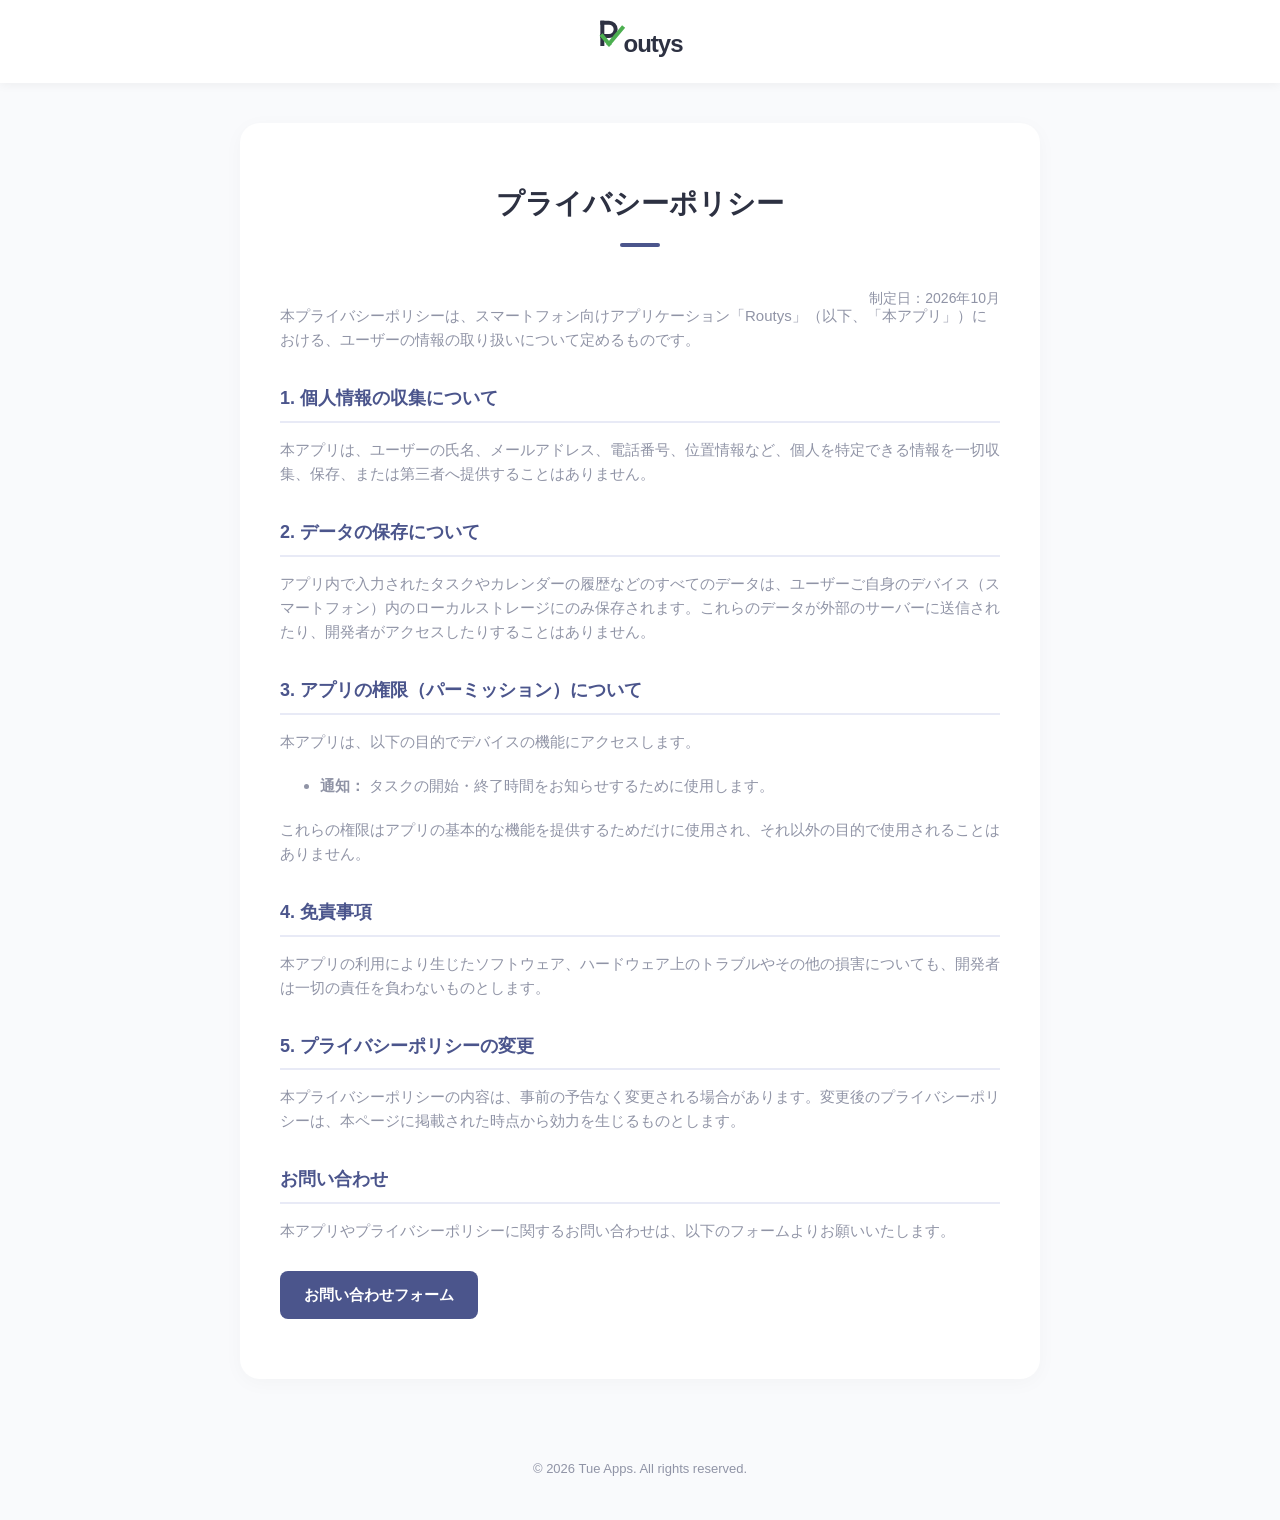
==== routys_privacy_policy.html @ b282c3e0 "Add files via upload" ====
<!DOCTYPE html>
<html lang="ja">
<head>
    <meta charset="UTF-8">
    <meta name="viewport" content="width=device-width, initial-scale=1.0">
    <title>Privacy Policy | Routys</title>
    <style>
        :root {
            --primary: #4B558C;
            --primary-light: #E8EAF6;
            --text-main: #2D3142;
            --text-sub: #9094A6;
            --bg-color: #F9FAFC;
            --card-bg: #FFFFFF;
        }

        body {
            font-family: 'Helvetica Neue', Arial, 'Hiragino Kaku Gothic ProN', 'Hiragino Sans', Meiryo, sans-serif;
            background-color: var(--bg-color);
            color: var(--text-main);
            line-height: 1.6;
            margin: 0;
            padding: 0;
        }

        header {
            background-color: var(--card-bg);
            padding: 20px 0;
            box-shadow: 0 2px 10px rgba(0,0,0,0.05);
            text-align: center;
        }

        .logo {
            font-size: 24px;
            font-weight: 900;
            color: var(--primary);
            letter-spacing: 1px;
            text-decoration: none;
        }

        .container {
            max-width: 800px;
            margin: 40px auto;
            padding: 0 20px;
        }

        .content-card {
            background-color: var(--card-bg);
            border-radius: 20px;
            padding: 40px;
            box-shadow: 0 4px 20px rgba(0,0,0,0.03);
        }

        h1 {
            font-size: 28px;
            color: var(--text-main);
            text-align: center;
            margin-bottom: 40px;
            position: relative;
        }

        h1::after {
            content: '';
            display: block;
            width: 40px;
            height: 4px;
            background-color: var(--primary);
            border-radius: 2px;
            margin: 16px auto 0;
        }

        h2 {
            font-size: 18px;
            color: var(--primary);
            margin-top: 32px;
            margin-bottom: 12px;
            padding-bottom: 8px;
            border-bottom: 2px solid var(--primary-light);
        }

        p {
            color: var(--text-sub);
            margin-bottom: 20px;
            font-size: 15px;
        }

        ul {
            color: var(--text-sub);
            font-size: 15px;
            margin-bottom: 20px;
        }

        .footer {
            text-align: center;
            padding: 40px 0;
            color: var(--text-sub);
            font-size: 13px;
        }

        .date {
            text-align: right;
            font-size: 14px;
            color: var(--text-sub);
            margin-bottom: -20px;
        }
            .contact-btn {
            display: inline-block;
            background-color: var(--primary);
            color: #ffffff;
            text-decoration: none;
            padding: 12px 24px;
            border-radius: 8px;
            font-weight: bold;
            margin-top: 8px;
            transition: background-color 0.2s;
        }
        .contact-btn:hover {
            background-color: #3a426e;
        }
    </style>
</head>
<body>

    <header>
        <a href="#" class="logo" style="display: inline-flex; align-items: baseline; text-decoration: none;">
            <svg width="32" height="32" viewBox="0 0 24 24" style="margin-right: -6px; margin-bottom: -6px;">
                <!-- Pの縦線 -->
                <line x1="4" y1="2" x2="4" y2="18" stroke="var(--text-main)" stroke-width="3" stroke-linecap="square" />
                <!-- Pのループ (横線 + 半円 + 横線) -->
                <path d="M 4 2 L 9 2 A 5 5 0 0 1 9 12 L 4 12" fill="none" stroke="var(--text-main)" stroke-width="3" stroke-linecap="square" stroke-linejoin="miter" />
                <!-- チェック左 -->
                <line x1="4" y1="12" x2="9" y2="18" stroke="#4CAF50" stroke-width="3" stroke-linecap="square" />
                <!-- チェック右 -->
                <line x1="9" y1="18" x2="19" y2="6" stroke="#4CAF50" stroke-width="3" stroke-linecap="square" />
            </svg>
            <span style="font-size: 24px; font-weight: bold; color: var(--text-main); letter-spacing: -1px;">outys</span>
        </a>
    </header>

    <div class="container">
        <div class="content-card">
            <h1>プライバシーポリシー</h1>
            <p class="date">制定日：2026年10月</p>

            <p>本プライバシーポリシーは、スマートフォン向けアプリケーション「Routys」（以下、「本アプリ」）における、ユーザーの情報の取り扱いについて定めるものです。</p>

            <h2>1. 個人情報の収集について</h2>
            <p>本アプリは、ユーザーの氏名、メールアドレス、電話番号、位置情報など、個人を特定できる情報を一切収集、保存、または第三者へ提供することはありません。</p>

            <h2>2. データの保存について</h2>
            <p>アプリ内で入力されたタスクやカレンダーの履歴などのすべてのデータは、ユーザーご自身のデバイス（スマートフォン）内のローカルストレージにのみ保存されます。これらのデータが外部のサーバーに送信されたり、開発者がアクセスしたりすることはありません。</p>

            <h2>3. アプリの権限（パーミッション）について</h2>
            <p>本アプリは、以下の目的でデバイスの機能にアクセスします。</p>
            <ul>
                <li><strong>通知：</strong> タスクの開始・終了時間をお知らせするために使用します。</li>
            </ul>
            <p>これらの権限はアプリの基本的な機能を提供するためだけに使用され、それ以外の目的で使用されることはありません。</p>

            <h2>4. 免責事項</h2>
            <p>本アプリの利用により生じたソフトウェア、ハードウェア上のトラブルやその他の損害についても、開発者は一切の責任を負わないものとします。</p>

            <h2>5. プライバシーポリシーの変更</h2>
            <p>本プライバシーポリシーの内容は、事前の予告なく変更される場合があります。変更後のプライバシーポリシーは、本ページに掲載された時点から効力を生じるものとします。</p>

            <h2>お問い合わせ</h2>
            <p>本アプリやプライバシーポリシーに関するお問い合わせは、以下のフォームよりお願いいたします。</p>
            <p><a href="https://forms.gle/7s7ASRrScLScw6wW7" class="contact-btn" target="_blank" rel="noopener noreferrer">お問い合わせフォーム</a></p>
        </div>
    </div>

    <div class="footer">
        &copy; 2026 Tue Apps. All rights reserved.
    </div>

</body>
</html>
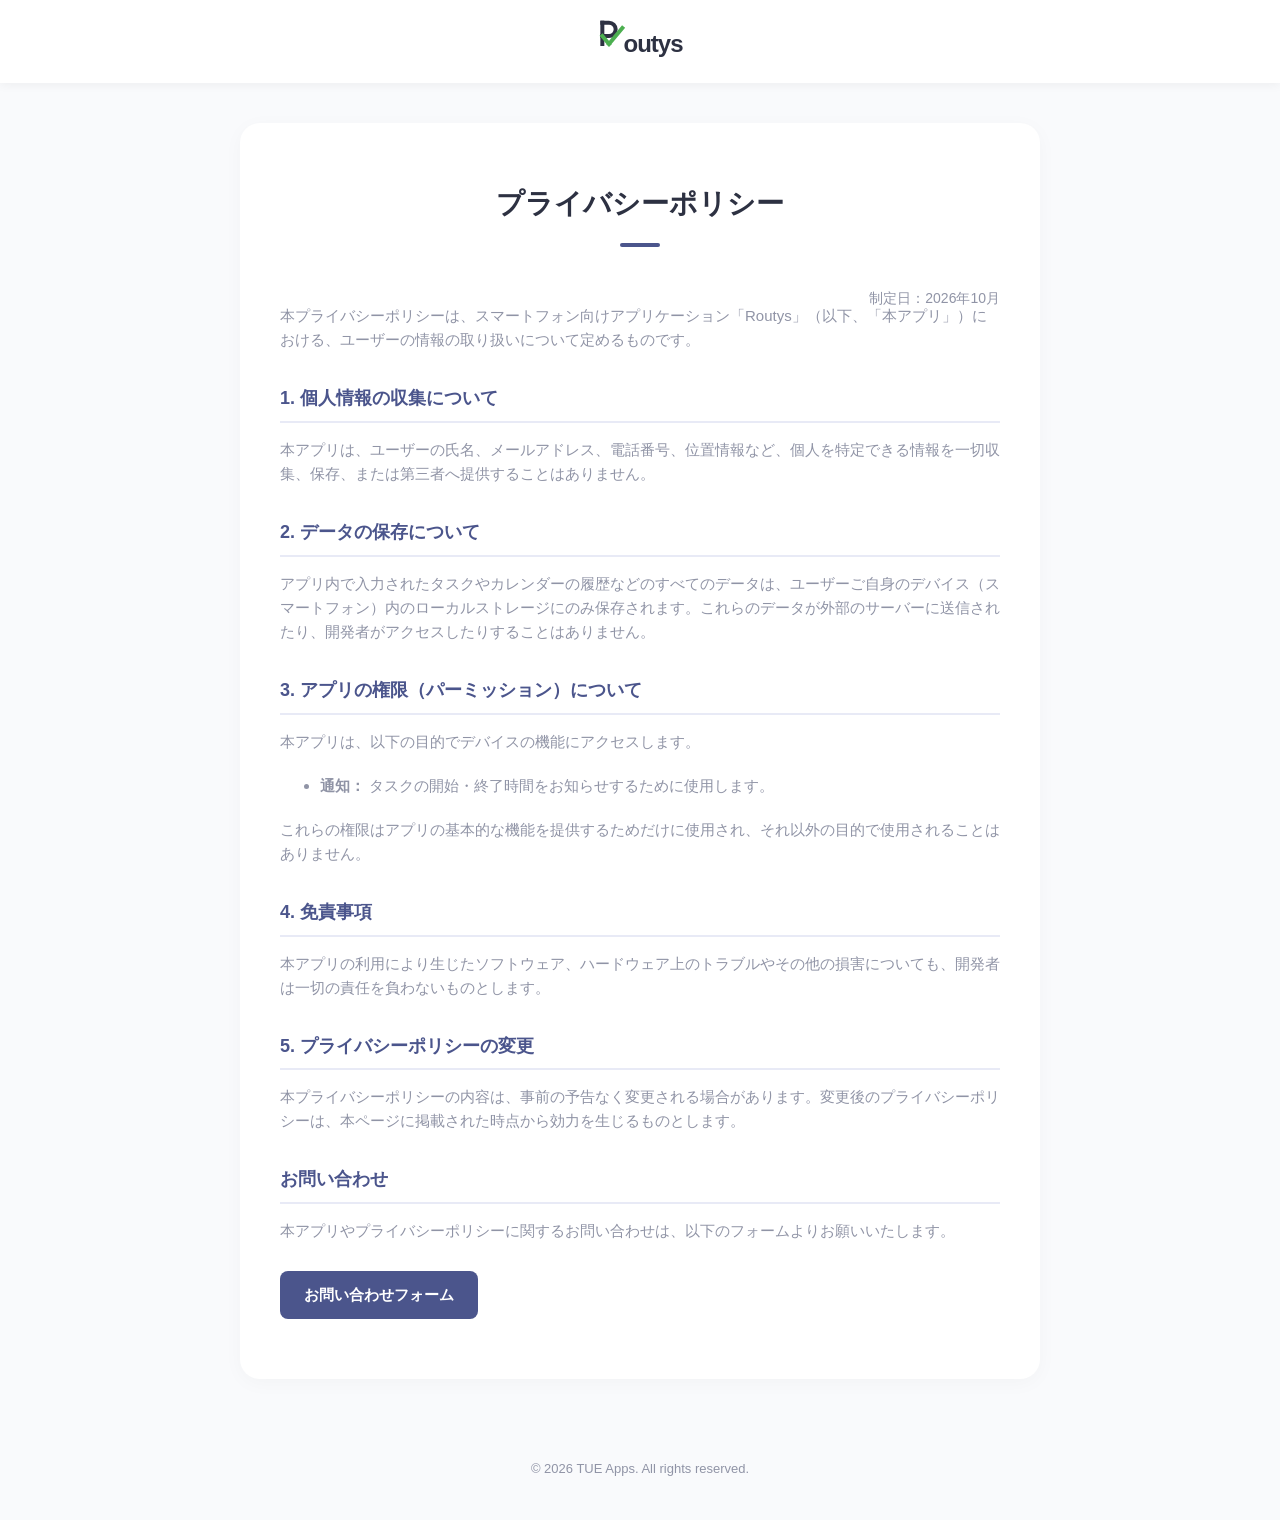
==== commit 2d5e8928: "Update routys_privacy_policy.html" ====
--- a/routys_privacy_policy.html
+++ b/routys_privacy_policy.html
@@ -170,7 +170,7 @@
     </div>
 
     <div class="footer">
-        &copy; 2026 Tue Apps. All rights reserved.
+        &copy; 2026 TUE Apps. All rights reserved.
     </div>
 
 </body>
